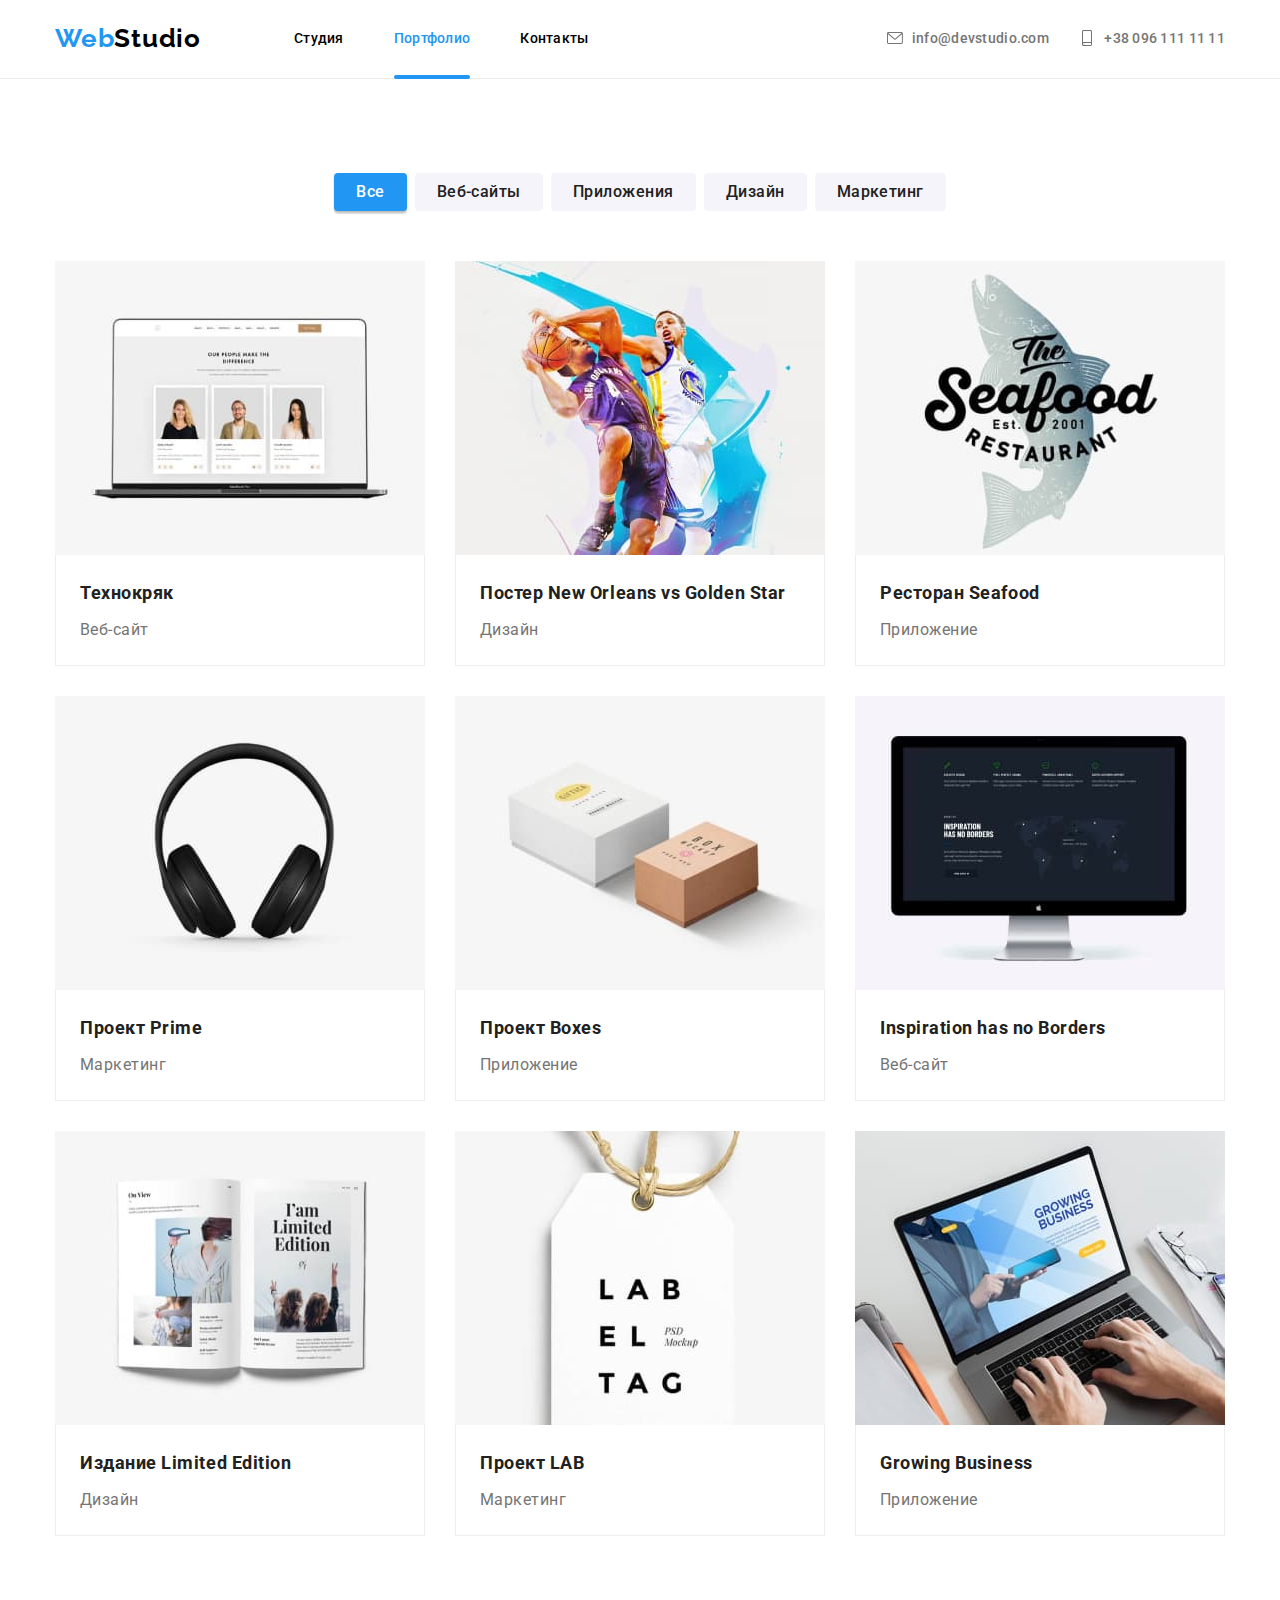
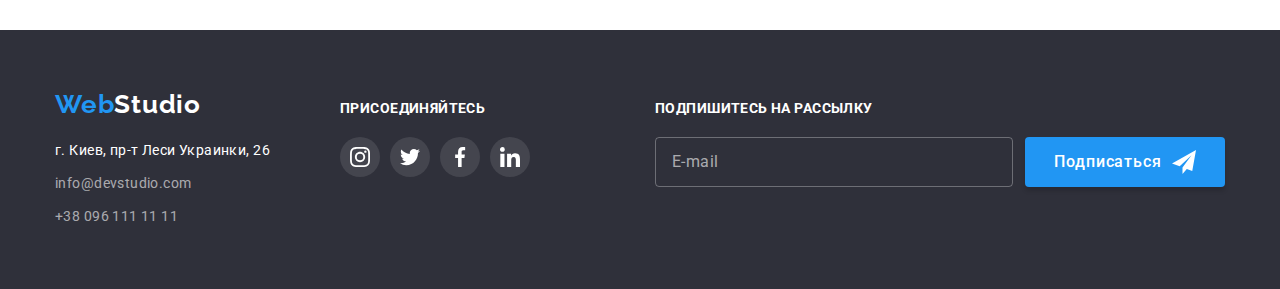
==== portfolio.html @ 84c95d25 "initial commit files from hw-06" ====
<!DOCTYPE html>
<html lang="ru">
  <head>
    <meta charset="UTF-8" />
    <meta http-equiv="X-UA-Compatible" content="IE=edge" />
    <meta name="viewport" content="width=device-width, initial-scale=1.0" />
    <title>Портфолио</title>
    <link rel="preconnect" href="https://fonts.googleapis.com" />
    <link rel="preconnect" href="https://fonts.gstatic.com" crossorigin />
    <link
      href="https://fonts.googleapis.com/css2?family=Raleway:wght@700&family=Roboto:wght@400;500;700;900&display=swap"
      rel="stylesheet"
    />
    <link rel="stylesheet" href="./css/modern-normalize.css" />
    <link rel="stylesheet" href="./css/style.css" />
  </head>
  <body>
    <header>
      <div class="container flex-header">
        <a href="./index.html" class="logo header-logo"
          >Web<span class="dark-text">Studio</span>
        </a>
        <nav>
          <ul class="site-nav list">
            <li class="item"><a href="./index.html" class="link">Студия</a></li>
            <li class="item">
              <a href="./portfolio.html" class="link current">Портфолио</a>
            </li>
            <li class="item"><a href="#" class="link">Контакты</a></li>
          </ul>
        </nav>
        <ul class="header-contacts list">
          <li class="item">
            <a href="mailto:info@devstudio.com" class="contact-link"
              ><svg class="contact-icon" width="16" height="16">
                <use href="./images/icons.svg#icon-envelope"></use>
              </svg>
              info@devstudio.com
            </a>
          </li>
          <li class="item">
            <a href="tel:+380961111111" class="contact-link"
              ><svg class="contact-icon" width="16" height="16">
                <use href="./images/icons.svg#icon-smartphone"></use>
              </svg>
              +38 096 111 11 11
            </a>
          </li>
        </ul>
      </div>
    </header>
    <main>
      <section class="portfolio section">
        <div class="container">
          <h1 class="main-header visually-hidden">Портфолио</h1>
          <ul class="filter-buttons list">
            <li class="item">
              <button type="button" class="filter-btn active">Все</button>
            </li>
            <li class="item">
              <button type="button" class="filter-btn">Веб-сайты</button>
            </li>
            <li class="item">
              <button type="button" class="filter-btn">Приложения</button>
            </li>
            <li class="item">
              <button type="button" class="filter-btn">Дизайн</button>
            </li>
            <li class="item">
              <button type="button" class="filter-btn">Маркетинг</button>
            </li>
          </ul>
          <ul class="portfolio-list list">
            <li class="portfolio-item">
              <a href="" class="portfolio-link">
                <div class="img-container">
                  <img
                    src="./images/port-img1.jpg"
                    alt="сайт на ноутбуке"
                    width="370"
                    height="294"
                  />
                  <div class="overlay">
                    Технокряк это современная площадка распространения
                    коронавируса. Компании используют эту платформу для
                    цифрового шпионажа и атак на защищённые сервера конкурентов.
                  </div>
                </div>
                <div class="wrapper">
                  <h2 class="portfolio-item-name">Технокряк</h2>
                  <p>Веб-сайт</p>
                </div>
              </a>
            </li>
            <li class="portfolio-item">
              <a href="" class="portfolio-link">
                <div class="img-container">
                  <img
                    src="./images/port-img2.jpg"
                    alt="баскетболисты с мячом в прыжке"
                    width="370"
                    height="294"
                  />
                  <div class="overlay">
                    Дизайн это современная площадка распространения
                    коронавируса. Компании используют эту платформу для
                    цифрового шпионажа и атак на защищённые сервера конкурентов.
                  </div>
                </div>
                <div class="wrapper">
                  <h2 class="portfolio-item-name">
                    Постер New Orleans vs Golden Star
                  </h2>
                  <p>Дизайн</p>
                </div>
              </a>
            </li>
            <li class="portfolio-item">
              <a href="" class="portfolio-link">
                <div class="img-container">
                  <img
                    src="./images/port-img3.jpg"
                    alt="логотип рыбного ресторана"
                    width="370"
                    height="294"
                  />
                  <div class="overlay">
                    Приложение это современная площадка распространения
                    коронавируса. Компании используют эту платформу для
                    цифрового шпионажа и атак на защищённые сервера конкурентов.
                  </div>
                </div>
                <div class="wrapper">
                  <h2 class="portfolio-item-name">Ресторан Seafood</h2>
                  <p>Приложение</p>
                </div>
              </a>
            </li>
            <li class="portfolio-item">
              <a href="" class="portfolio-link">
                <div class="img-container">
                  <img
                    src="./images/port-img4.jpg"
                    alt="наушники"
                    width="370"
                    height="294"
                  />
                  <div class="overlay">
                    Маркетинг это современная площадка распространения
                    коронавируса. Компании используют эту платформу для
                    цифрового шпионажа и атак на защищённые сервера конкурентов.
                  </div>
                </div>
                <div class="wrapper">
                  <h2 class="portfolio-item-name">Проект Prime</h2>
                  <p>Маркетинг</p>
                </div>
              </a>
            </li>
            <li class="portfolio-item">
              <a href="" class="portfolio-link">
                <div class="img-container">
                  <img
                    src="./images/port-img5.jpg"
                    alt="две аккуратные крафтовые картонные коробочки"
                    width="370"
                    height="294"
                  />
                  <div class="overlay">
                    Приложение это современная площадка распространения
                    коронавируса. Компании используют эту платформу для
                    цифрового шпионажа и атак на защищённые сервера конкурентов.
                  </div>
                </div>
                <div class="wrapper">
                  <h2 class="portfolio-item-name">Проект Boxes</h2>
                  <p>Приложение</p>
                </div>
              </a>
            </li>
            <li class="portfolio-item">
              <a href="" class="portfolio-link">
                <div class="img-container">
                  <img
                    src="./images/port-img6.jpg"
                    alt="на дисплее сайт с картой мира"
                    width="370"
                    height="294"
                  />
                  <div class="overlay">
                    Веб-сайт это современная площадка распространения
                    коронавируса. Компании используют эту платформу для
                    цифрового шпионажа и атак на защищённые сервера конкурентов.
                  </div>
                </div>
                <div class="wrapper">
                  <h2 class="portfolio-item-name" lang="en">
                    Inspiration has no Borders
                  </h2>
                  <p>Веб-сайт</p>
                </div>
              </a>
            </li>
            <li class="portfolio-item">
              <a href="" class="portfolio-link">
                <div class="img-container">
                  <img
                    src="./images/port-img7.jpg"
                    alt="разворот модного журнала"
                    width="370"
                    height="294"
                  />
                  <div class="overlay">
                    Дизайн это современная площадка распространения
                    коронавируса. Компании используют эту платформу для
                    цифрового шпионажа и атак на защищённые сервера конкурентов.
                  </div>
                </div>
                <div class="wrapper">
                  <h2 class="portfolio-item-name">Издание Limited Edition</h2>
                  <p>Дизайн</p>
                </div>
              </a>
            </li>
            <li class="portfolio-item">
              <a href="" class="portfolio-link">
                <div class="img-container">
                  <img
                    src="./images/port-img8.jpg"
                    alt="этикетка"
                    width="370"
                    height="294"
                  />
                  <div class="overlay">
                    Маркетинг это современная площадка распространения
                    коронавируса. Компании используют эту платформу для
                    цифрового шпионажа и атак на защищённые сервера конкурентов.
                  </div>
                </div>
                <div class="wrapper">
                  <h2 class="portfolio-item-name">Проект LAB</h2>
                  <p>Маркетинг</p>
                </div>
              </a>
            </li>
            <li class="portfolio-item">
              <a href="" class="portfolio-link">
                <div class="img-container">
                  <img
                    src="./images/port-img9.jpg"
                    alt="ноутбук"
                    width="370"
                    height="294"
                  />
                  <div class="overlay">
                    Приложение это современная площадка распространения
                    коронавируса. Компании используют эту платформу для
                    цифрового шпионажа и атак на защищённые сервера конкурентов.
                  </div>
                </div>
                <div class="wrapper">
                  <h2 class="portfolio-item-name" lang="en">
                    Growing Business
                  </h2>
                  <p>Приложение</p>
                </div>
              </a>
            </li>
          </ul>
        </div>
      </section>
    </main>
    <footer class="footer">
      <div class="container footer-flex">
        <div class="footer-block">
          <a href="./index.html" class="logo footer-logo"
            >Web<span class="inverted-text">Studio</span></a
          >
          <address class="address-block">
            <ul class="footer-contacts list">
              <li>г. Киев, пр-т Леси Украинки, 26</li>
              <li>
                <a href="mailto:info@devstudio.com" class="link"
                  >info@devstudio.com</a
                >
              </li>
              <li>
                <a href="tel:+380961111111" class="link">+38 096 111 11 11</a>
              </li>
            </ul>
          </address>
        </div>
        <div class="footer-block">
          <p class="call-to-join">Присоединяйтесь</p>
          <ul class="social-list list" aria-label="иконки соцсетей">
            <li>
              <a href="" class="social-link on-footer">
                <svg class="social-icon" width="20" height="20">
                  <use href="./images/icons.svg#icon-instagram"></use>
                </svg>
              </a>
            </li>
            <li>
              <a href="" class="social-link on-footer">
                <svg class="social-icon" width="20" height="20">
                  <use href="./images/icons.svg#icon-twitter"></use>
                </svg>
              </a>
            </li>
            <li>
              <a href="" class="social-link on-footer">
                <svg class="social-icon" width="20" height="20">
                  <use href="./images/icons.svg#icon-facebook"></use>
                </svg>
              </a>
            </li>
            <li>
              <a href="" class="social-link on-footer">
                <svg class="social-icon" width="20" height="20">
                  <use href="./images/icons.svg#icon-linkedin"></use>
                </svg>
              </a>
            </li>
          </ul>
        </div>
        <div class="footer-block">
          <p class="call-to-join">Подпишитесь на рассылку</p>
          <form name="sign_up" autocomplete="on" class="footer-form">
            <input
              type="email"
              placeholder="E-mail"
              class="footer-input"
            /><button type="submit" class="footer-btn submit-btn">
              Подписаться
              <svg class="btn-icon" width="24" height="24">
                <use href="./images/icons.svg#icon-send"></use>
              </svg>
            </button>
          </form>
        </div>
      </div>
    </footer>
  </body>
</html>
---- css/style.css ----
html {
  box-sizing: border-box;
}

*,
*::before,
*::after {
  box-sizing: inherit;
}

:root {
  --main-text-color: #757575;
  --secondary-text-color: #000000;
  --main-bg-color: #ffffff;
  --secondary-bg-color: #f5f4fa;
  --accent-color: #2196f3;
  --inverted-text-color: #ffffff;
  --footer-link-color: rgba(255, 255, 255, 0.6);
  --strong-bg-color: #2f303a;
  --dark-text-color: #212121;
  --border-color: #eeeeee;
  --icon-color: #afb1b8;
  --footer-icon-color: #ffffff1a;
  --accent-color-overlay: rgba(33, 150, 243, 0.9);

  --transition-params: 250ms cubic-bezier(0.4, 0, 0.2, 1);
}

body {
  background-color: var(--main-bg-color);
  color: var(--main-text-color);
  font-family: "Roboto", sans-serif;
  font-weight: 400;
}

img {
  display: block;
  max-width: 100%;
  height: auto;
}

/* elements resets */

h1,
h2,
h3,
h4,
h5,
h6,
p,
ul {
  margin: 0;
  padding: 0;
}

.list {
  list-style: none;
}

/* container */
.container {
  width: 1200px;
  margin: 0 auto;
  padding: 0 15px;
}

/* logo */

.logo {
  display: inline-block;
  color: var(--accent-color);
  text-decoration: none;
  font-family: "Raleway", sans-serif;
  font-weight: 700;
  font-size: 26px;
  letter-spacing: 0.03em;
}

.header-logo {
  padding-top: 24px;
  padding-bottom: 24px;
  margin-right: 93px;
}

.footer-logo {
  margin-bottom: 20px;
}

.logo .dark-text {
  color: var(--secondary-text-color);
}

/* HEADER */

header {
  border-bottom: 1px solid #ececec;
}

.flex-header {
  display: flex;
  align-items: center;
}

/* navigation menu */

.site-nav,
.header-contacts {
  display: flex;
}

.header-contacts {
  margin-left: auto;
}

.site-nav > .item {
  display: block;
  margin-right: 50px;
}

.header-contacts > .item {
  display: block;
  margin-right: 30px;
}

.site-nav > .item:last-child,
.header-contacts > .item:last-child {
  margin-right: 0;
}

.contact-link,
.site-nav .link {
  display: block;
  padding-top: 30px;
  padding-bottom: 30px;

  color: var(--secondary-text-color);
  text-decoration: none;
  font-weight: 500;
  font-size: 14px;
  line-height: 1.14;
  letter-spacing: 0.02em;

  transition: color var(--transition-params);
}

.site-nav .link {
  position: relative;
}

.site-nav .current::after {
  content: "";

  position: absolute;
  bottom: -2px;
  left: 0;

  width: 100%;
  height: 4px;

  background-color: var(--accent-color);
  border-radius: 2px;
}

.contact-link {
  color: var(--main-text-color);
}

.site-nav .link:hover,
.site-nav .link:focus,
.contact-link:hover,
.contact-link:focus,
.link.current {
  color: var(--accent-color);
}

.contact-icon {
  margin-right: 6px;
  vertical-align: -3px;
  fill: currentColor;
}

/* header text */
.section-header,
.item-header {
  color: var(--secondary-text-color);
  font-weight: 700;
}

.section-header {
  margin-bottom: 50px;

  font-size: 36px;
  line-height: 1.17;
  text-align: center;
}

.visually-hidden {
  position: absolute;
  white-space: nowrap;
  width: 1px;
  height: 1px;
  overflow: hidden;
  border: 0;
  padding: 0;
  clip: rect(0 0 0 0);
  clip-path: inset(50%);
  margin: -1px;
}

/* MAIN */

/* hero */
.hero {
  padding: 200px 0;
  margin: 0 auto;
  width: 1600px;
  color: var(--inverted-text-color);
  background-color: var(--strong-bg-color);
  background-image: linear-gradient(
      rgba(47, 48, 58, 0.4),
      rgba(47, 48, 58, 0.4)
    ),
    url("../images/cover.jpg");
  background-size: cover;
  background-repeat: no-repeat;
  background-position: center;
  text-align: center;
}

.main-header {
  margin-bottom: 30px;

  font-weight: 900;
  font-size: 44px;
  line-height: 1.36;
  letter-spacing: 0.06em;
  text-transform: uppercase;
}

.order-btn {
  padding: 10px 30px;

  color: var(--inverted-text-color);
  background-color: var(--accent-color);
  font-family: inherit;
  font-style: normal;
  font-weight: 500;
  font-size: 16px;
  line-height: 1.875;
  letter-spacing: 0.06em;
  box-shadow: 0px 4px 4px rgba(0, 0, 0, 0.15);
  border: none;
  border-radius: 4px;
  cursor: pointer;

  transition: background-color var(--transition-params),
    color var(--transition-params);
}

.order-btn:hover,
.order-btn:focus {
  color: var(--accent-color);
  background-color: var(--inverted-text-color);
  box-shadow: 0px 3px 1px rgba(0, 0, 0, 0.1), 0px 1px 2px rgba(0, 0, 0, 0.08),
    0px 2px 2px rgba(0, 0, 0, 0.12);
}

/* section */
.section {
  padding-top: 94px;
  padding-bottom: 94px;
}

/* benefits section */

.benefits-list {
  display: flex;
}

.benefits-item {
  width: calc((100% - 90px) / 4);
}

.benefits-item:not(:last-child) {
  margin-right: 30px;
}

.item-icon-container {
  display: flex;
  justify-content: center;
  align-items: center;
  width: 100%;
  height: 120px;
  margin-bottom: 30px;
  background-color: var(--secondary-bg-color);
  border-radius: 4px;
}

.item-icon {
  width: 70px;
  height: 70px;
}

.item-header {
  margin-bottom: 10px;

  font-size: 14px;
  line-height: 1.14;
  letter-spacing: 0.03em;
  text-transform: uppercase;
}

.benefits-item p {
  font-size: 14px;
  line-height: 1.71;
  letter-spacing: 0.03em;
}

/* jobs section */

.jobs {
  padding-top: 0;
}

.jobs-list {
  display: flex;
}

.job {
  position: relative;

  width: calc((100% - 60) / 3);
}

.job:not(:last-child) {
  margin-right: 30px;
}

.job-plate {
  position: absolute;
  bottom: 0;
  width: 100%;
  height: 70px;

  display: flex;
  justify-content: center;
  align-items: center;

  color: var(--inverted-text-color);
  background-color: rgba(47, 48, 58, 0.8);

  font-weight: 700;
  font-size: 14px;
  line-height: calc(16 / 14);
  letter-spacing: 0.03em;
  text-transform: uppercase;
}

/* team section */

.team {
  background-color: var(--secondary-bg-color);
}

.team-persons {
  display: flex;
}

.person {
  width: calc((100% - 90) / 4);

  background-color: var(--main-bg-color);
  box-shadow: 0px 1px 3px rgba(0, 0, 0, 0.12), 0px 1px 1px rgba(0, 0, 0, 0.14),
    0px 2px 1px rgba(0, 0, 0, 0.2);
  border-radius: 0px 0px 4px 4px;
}

.person:not(:last-child) {
  margin-right: 30px;
}

.person .info {
  padding-top: 30px;
  padding-bottom: 30px;

  text-align: center;
}

.person-name {
  margin-bottom: 10px;

  color: var(--secondary-text-color);
  font-weight: 500;
  font-size: 16px;
  line-height: 1.19;
  letter-spacing: 0.03em;
}

.person-position {
  margin-bottom: 16px;
  font-size: 16px;
  line-height: 1.19;
  letter-spacing: 0.03em;
}

.social-list {
  display: flex;
  justify-content: center;
}

.social-list > li:not(:last-child) {
  margin-right: 10px;
}

.social-list .social-link {
  display: flex;
  justify-content: center;
  align-items: center;
  width: 40px;
  height: 40px;
  border-radius: 50%;

  color: var(--icon-color);
  text-align: center;

  transition: background-color var(--transition-params),
    color var(--transition-params);
}

.social-list .social-link:hover,
.social-list .social-link:focus {
  color: var(--inverted-text-color);
  background-color: var(--accent-color);
}

.social-list .social-link:active {
  color: var(--inverted-text-color);
  background-color: var(--secondary-text-color);
}

.social-list .social-icon {
  display: block;
  fill: currentColor;
  width: 20px;
  height: 20px;
}

/* clients section */

.clients-list {
  display: flex;
  justify-content: center;
}

.clients-list > li:not(:last-child) {
  margin-right: 30px;
}

.client-link {
  display: flex;
  justify-content: center;
  align-items: center;
  width: 170px;
  height: 92px;

  border: 1px solid var(--icon-color);
  border-radius: 4px;
  color: var(--icon-color);
  text-decoration: none;

  transition: color var(--transition-params),
    border-color var(--transition-params);
}

.client-link:hover,
.client-link:focus,
.client-link:active {
  border-color: var(--accent-color);
  color: var(--accent-color);
}

.client-logo {
  display: block;
  width: 106px;
  height: 60px;
  fill: currentColor;
}

/* FOOTER */
.footer {
  padding-top: 60px;
  padding-bottom: 60px;

  color: var(--inverted-text-color);
  background-color: var(--strong-bg-color);
}

.footer-flex {
  display: flex;
  align-items: baseline;
}

.footer-flex > .footer-block:not(:last-child) {
  margin-right: 70px;
}

.footer-flex > .footer-block:last-child {
  margin-left: auto;
}

.address-block {
  font-style: normal;
  font-size: 14px;
  line-height: 1.71;
  letter-spacing: 0.03em;
}

.footer-contacts > li:not(:last-child) {
  margin-bottom: 9px;
}

.footer .link {
  color: var(--footer-link-color);
  text-decoration: none;

  transition: color var(--transition-params);
}

.footer .link:hover,
.footer .link:focus {
  color: var(--accent-color);
}

.inverted-text {
  color: var(--inverted-text-color);
}

.call-to-join {
  margin-bottom: 20px;

  font-weight: 700;
  font-size: 14px;
  line-height: 1.14;
  letter-spacing: 0.03em;
  text-transform: uppercase;
}

.social-link.on-footer {
  background-color: var(--footer-icon-color);
  color: var(--inverted-text-color);
}

/* footer form */

.footer-form {
  display: flex;
}

.footer-input {
  display: block;
  width: 358px;
  height: 50px;

  margin-right: 12px;
  padding: 15px 16px;

  font-size: 16px;
  line-height: calc(20 / 16);
  letter-spacing: 0.03em;

  color: var(--footer-link-color);
  background-color: transparent;
  border: 1px solid rgba(255, 255, 255, 0.3);
  border-radius: 4px;

  transition: border 250ms cubic-bezier(0.4, 0, 0.2, 1);
}

.footer-input::placeholder {
  font-size: 16px;
  line-height: calc(20 / 16);
  letter-spacing: 0.03em;

  color: var(--footer-link-color);
}

.footer-input:focus {
  outline: 0;
  border: 1px solid var(--accent-color);
}

.btn-icon {
  margin-left: 10px;
}

/* MODAL */

.is-hidden {
  visibility: visible;
  opacity: 0;
  pointer-events: none;
  transform: scale(150%);
}

.backdrop {
  position: fixed;
  top: 0;
  left: 0;
  width: 100%;
  height: 100%;

  background-color: rgba(0, 0, 0, 0.2);

  transition: opacity 250ms linear, transform 250ms ease-in-out;
}

.modal-window {
  position: absolute;
  top: 50%;
  left: 50%;
  transform: translate(-50%, -50%);
  width: 528px;
  /* height: 581px; */

  padding: 40px;

  color: var(--main-text-color);
  background-color: var(--main-bg-color);
  border-radius: 4px;
  box-shadow: 0px 1px 3px rgba(0, 0, 0, 0.12), 0px 1px 1px rgba(0, 0, 0, 0.14),
    0px 2px 1px rgba(0, 0, 0, 0.2);
}

.modal-close-btn {
  position: absolute;
  top: 8px;
  right: 8px;
  width: 30px;
  height: 30px;

  display: flex;
  justify-content: center;
  align-items: center;

  color: var(--secondary-text-color);
  background-color: var(--main-bg-color);
  border: 1px solid rgba(0, 0, 0, 0.1);
  border-radius: 50%;
}

.modal-close-icon {
  fill: currentColor;
  width: 18px;
  height: 18px;
}

/* order form */

.order-form {
  font-size: 12px;
  line-height: calc(14 / 12);
  letter-spacing: 0.01em;

  color: var(--main-text-color);
}

.order-form > .form-heading {
  margin-bottom: 12px;

  font-weight: 700;
  font-size: 20px;
  line-height: 23px;
  text-align: center;
  letter-spacing: 0.03em;

  color: var(--dark-text-color);
}

.order-form .form-label {
  display: block;
  margin-bottom: 10px;
}

.order-form .form-textarea-label {
  display: block;
  margin-bottom: 20px;
}

.order-form .label-text {
  display: block;
  width: 100%;
  margin-bottom: 4px;
}

.order-form .text-input,
.order-form .text-area {
  width: 100%;
  border: 1px solid rgba(33, 33, 33, 0.2);
  border-radius: 4px;

  transition: border 250ms cubic-bezier(0.4, 0, 0.2, 1);
}

.order-form .text-input {
  height: 40px;
  padding-left: 42px;
  padding-top: 12px;
  padding-bottom: 12px;
}

.order-form .text-area {
  resize: none;
  height: 120px;

  margin-bottom: 0;
  padding: 12px 16px;
}

.order-form .text-area::placeholder {
  color: rgba(117, 117, 117, 0.5);
}

.order-form .text-input:focus,
.order-form .text-area:focus {
  outline: 0;
  border: solid 1px var(--accent-color);
}

.input-container {
  position: relative;
}

.input-container .icon {
  display: block;
  position: absolute;
  left: 12px;
  top: 50%;
  transform: translateY(-50%);

  color: var(--dark-text-color);

  transition: color 250ms cubic-bezier(0.4, 0, 0.2, 1);
}

.text-input:focus + .icon {
  color: var(--accent-color);
}

.icon svg {
  fill: currentColor;
}

.order-form .checkbox-label {
  display: flex;
  justify-content: center;
  align-items: center;
  margin-top: 0;
  margin-bottom: 30px;
  margin-left: auto;
  margin-right: auto;

  font-size: 14px;
  line-height: calc(24 / 14);
  letter-spacing: 0.03em;
}

.order-form .agreement-link {
  color: var(--accent-color);
}

.checkbox-mark svg {
  width: 15px;
  height: 15px;
  fill: currentColor;
}

.agreement-checkbox ~ .checkbox-mark {
  display: flex;
  justify-content: right;
  align-items: center;

  width: 16px;
  height: 15px;
  margin-right: 8px;

  color: transparent;
  background-color: transparent;
  border: solid 2px var(--dark-text-color);
  border-radius: 2px;

  transition: border 250ms cubic-bezier(0.4, 0, 0.2, 1),
    color 250ms cubic-bezier(0.4, 0, 0.2, 1),
    background-color 250ms cubic-bezier(0.4, 0, 0.2, 1);
}

.agreement-checkbox:checked ~ .checkbox-mark {
  color: var(--inverted-text-color);
  background-color: var(--accent-color);
  border: none;
}

.order-form .submit-btn {
  margin: 0 auto;
}

.submit-btn {
  display: flex;
  justify-content: center;
  align-items: center;

  width: 200px;
  height: 50px;

  color: var(--inverted-text-color);
  background-color: var(--accent-color);

  font-family: inherit;
  font-style: normal;
  font-weight: 500;
  font-size: 16px;
  line-height: 1.875;
  letter-spacing: 0.06em;
  box-shadow: 0px 4px 4px rgba(0, 0, 0, 0.15);
  border: none;
  border-radius: 4px;
  cursor: pointer;

  transition: background-color var(--transition-params),
    color var(--transition-params);
}

/* --- PORTFOLIO --- */

.filter-buttons {
  display: flex;
  justify-content: center;
  margin-bottom: 50px;
}

.filter-buttons .item:not(:nth-last-child(1)) {
  margin-right: 8px;
}

.filter-btn {
  padding: 6px 22px;
  border: none;
  border-radius: 4px;

  color: var(--dark-text-color);
  background-color: var(--secondary-bg-color);

  font-family: inherit;
  font-style: normal;
  font-weight: 500;
  font-size: 16px;
  line-height: 1.625;
  letter-spacing: 0.03em;

  cursor: pointer;

  transition: color var(--transition-params),
    background-color var(--transition-params);
}

.filter-btn:hover,
.filter-btn:focus,
.filter-btn.active {
  color: var(--inverted-text-color);
  background-color: var(--accent-color);
  box-shadow: 0px 3px 1px rgba(0, 0, 0, 0.1), 0px 1px 2px rgba(0, 0, 0, 0.08),
    0px 2px 2px rgba(0, 0, 0, 0.12);
}

/* portfolio content grid */

.portfolio-list {
  display: flex;
  flex-wrap: wrap;
  margin-right: -30px;
  margin-bottom: -30px;
}

.portfolio-item {
  flex-basis: calc((100% / 3) - 30px);
  margin-right: 30px;
  margin-bottom: 30px;

  color: var(--main-text-color);
  font-size: 16px;
  line-height: 1.87;
  letter-spacing: 0.03em;
}

/* .portfolio-item:nth-child(3n) {
  margin-right: 0;
}

.portfolio-item:nth-last-child(-n + 3) {
  margin-bottom: 0;
} */

.portfolio-link:hover,
.portfolio-link:focus {
  box-shadow: 0px 1px 1px rgba(0, 0, 0, 0.12), 0px 4px 4px rgba(0, 0, 0, 0.06),
    1px 4px 6px rgba(0, 0, 0, 0.16);
  cursor: pointer;
}

.portfolio-link {
  display: block;
  text-decoration: none;
  color: var(--main-text-color);

  transition: box-shadow var(--transition-params);
}

.portfolio-link > .img-container {
  position: relative;
  overflow: hidden;
}

.portfolio-link .overlay {
  position: absolute;
  top: 0;
  bottom: 0;
  width: 100%;
  height: 100%;
  transform: translate(0, 105%);

  display: flex;
  align-items: center;

  padding: 24px;

  color: var(--inverted-text-color);
  background-color: var(--accent-color-overlay);

  transition: transform var(--transition-params);
}

.portfolio-link:hover .overlay,
.portfolio-link:focus .overlay {
  transform: none;
}

.portfolio-item .wrapper {
  padding-top: 20px;
  padding-bottom: 20px;
  padding-left: 24px;
  padding-right: 24px;
  border-left: 1px solid var(--border-color);
  border-right: 1px solid var(--border-color);
  border-bottom: 1px solid var(--border-color);
}

.portfolio-item-name {
  margin-bottom: 4px;

  color: var(--dark-text-color);
  font-weight: 700;
  font-size: 18px;
  line-height: 2;
  letter-spacing: 0.03em;
}
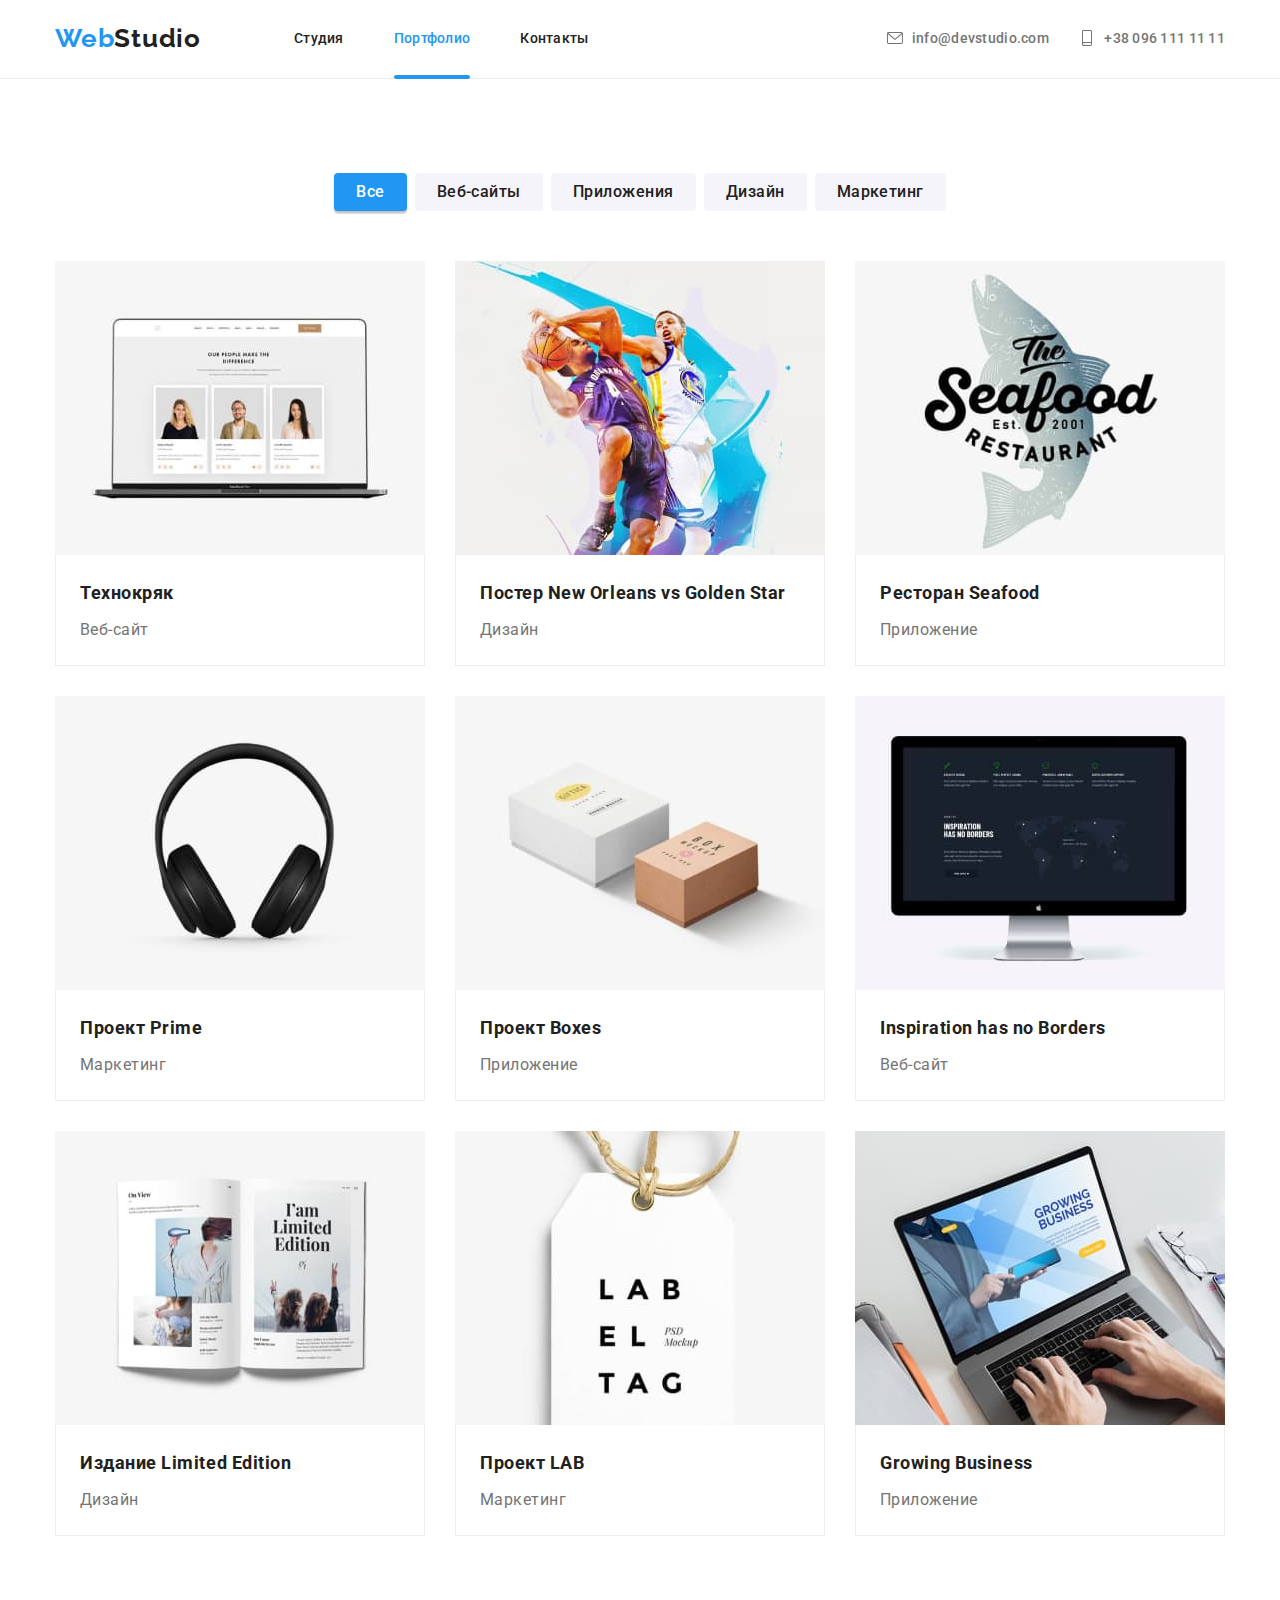
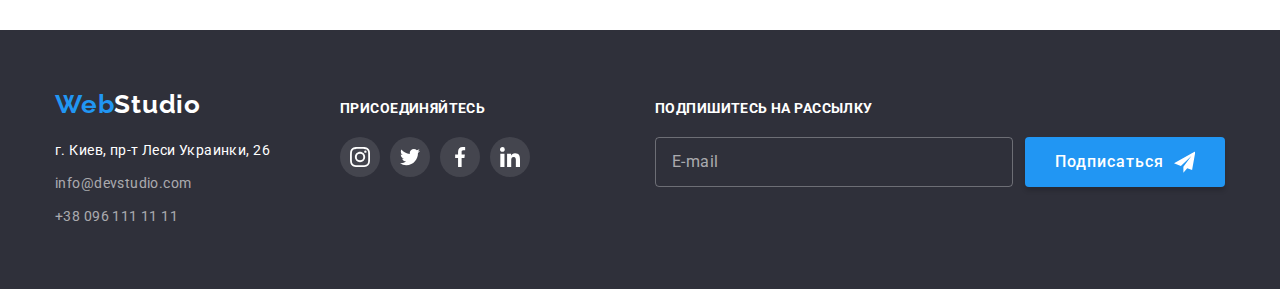
==== commit e5f2ecce: "SASS refactoring" ====
--- a/portfolio.html
+++ b/portfolio.html
@@ -12,35 +12,43 @@
       rel="stylesheet"
     />
     <link rel="stylesheet" href="./css/modern-normalize.css" />
-    <link rel="stylesheet" href="./css/style.css" />
+    <link rel="stylesheet" href="./css/main.min.css" />
   </head>
   <body>
-    <header>
-      <div class="container flex-header">
-        <a href="./index.html" class="logo header-logo"
-          >Web<span class="dark-text">Studio</span>
+    <header class="header">
+      <div class="container header__container">
+        <a href="./index.html" class="logo logo--expanded"
+          >Web<span class="logo__text">Studio</span>
         </a>
         <nav>
-          <ul class="site-nav list">
-            <li class="item"><a href="./index.html" class="link">Студия</a></li>
-            <li class="item">
-              <a href="./portfolio.html" class="link current">Портфолио</a>
-            </li>
-            <li class="item"><a href="#" class="link">Контакты</a></li>
+          <ul class="site-nav">
+            <li class="site-nav__item">
+              <a href="./index.html" class="site-nav__link">Студия</a>
+            </li>
+            <li class="site-nav__item">
+              <a
+                href="./portfolio.html"
+                class="site-nav__link site-nav__link--current"
+                >Портфолио</a
+              >
+            </li>
+            <li class="site-nav__item">
+              <a href="#" class="site-nav__link">Контакты</a>
+            </li>
           </ul>
         </nav>
-        <ul class="header-contacts list">
-          <li class="item">
-            <a href="mailto:info@devstudio.com" class="contact-link"
-              ><svg class="contact-icon" width="16" height="16">
+        <ul class="contacts">
+          <li class="contacts__item">
+            <a href="mailto:info@devstudio.com" class="contacts__link"
+              ><svg class="contacts__icon" width="16" height="16">
                 <use href="./images/icons.svg#icon-envelope"></use>
               </svg>
               info@devstudio.com
             </a>
           </li>
-          <li class="item">
-            <a href="tel:+380961111111" class="contact-link"
-              ><svg class="contact-icon" width="16" height="16">
+          <li class="contacts__item">
+            <a href="tel:+380961111111" class="contacts__link"
+              ><svg class="contacts__icon" width="16" height="16">
                 <use href="./images/icons.svg#icon-smartphone"></use>
               </svg>
               +38 096 111 11 11
@@ -50,218 +58,218 @@
       </div>
     </header>
     <main>
-      <section class="portfolio section">
+      <section class="section">
         <div class="container">
-          <h1 class="main-header visually-hidden">Портфолио</h1>
-          <ul class="filter-buttons list">
-            <li class="item">
-              <button type="button" class="filter-btn active">Все</button>
-            </li>
-            <li class="item">
-              <button type="button" class="filter-btn">Веб-сайты</button>
-            </li>
-            <li class="item">
-              <button type="button" class="filter-btn">Приложения</button>
-            </li>
-            <li class="item">
-              <button type="button" class="filter-btn">Дизайн</button>
-            </li>
-            <li class="item">
-              <button type="button" class="filter-btn">Маркетинг</button>
+          <h1 class="section__heading visually-hidden">Портфолио</h1>
+          <ul class="filter">
+            <li class="filter__item">
+              <button type="button" class="filter__btn filter__btn--active">
+                Все
+              </button>
+            </li>
+            <li class="filter__item">
+              <button type="button" class="filter__btn">Веб-сайты</button>
+            </li>
+            <li class="filter__item">
+              <button type="button" class="filter__btn">Приложения</button>
+            </li>
+            <li class="filter__item">
+              <button type="button" class="filter__btn">Дизайн</button>
+            </li>
+            <li class="filter__item">
+              <button type="button" class="filter__btn">Маркетинг</button>
             </li>
           </ul>
-          <ul class="portfolio-list list">
-            <li class="portfolio-item">
-              <a href="" class="portfolio-link">
-                <div class="img-container">
+          <ul class="portfolio">
+            <li class="portfolio__item">
+              <a href="" class="portfolio__link">
+                <div class="portfolio__img-container">
                   <img
                     src="./images/port-img1.jpg"
                     alt="сайт на ноутбуке"
                     width="370"
                     height="294"
                   />
-                  <div class="overlay">
+                  <div class="portfolio__overlay">
                     Технокряк это современная площадка распространения
                     коронавируса. Компании используют эту платформу для
                     цифрового шпионажа и атак на защищённые сервера конкурентов.
                   </div>
                 </div>
-                <div class="wrapper">
-                  <h2 class="portfolio-item-name">Технокряк</h2>
+                <div class="portfolio__wrapper">
+                  <h2 class="portfolio__name">Технокряк</h2>
                   <p>Веб-сайт</p>
                 </div>
               </a>
             </li>
-            <li class="portfolio-item">
-              <a href="" class="portfolio-link">
-                <div class="img-container">
+            <li class="portfolio__item">
+              <a href="" class="portfolio__link">
+                <div class="portfolio__img-container">
                   <img
                     src="./images/port-img2.jpg"
                     alt="баскетболисты с мячом в прыжке"
                     width="370"
                     height="294"
                   />
-                  <div class="overlay">
+                  <div class="portfolio__overlay">
                     Дизайн это современная площадка распространения
                     коронавируса. Компании используют эту платформу для
                     цифрового шпионажа и атак на защищённые сервера конкурентов.
                   </div>
                 </div>
-                <div class="wrapper">
-                  <h2 class="portfolio-item-name">
+                <div class="portfolio__wrapper">
+                  <h2 class="portfolio__name">
                     Постер New Orleans vs Golden Star
                   </h2>
                   <p>Дизайн</p>
                 </div>
               </a>
             </li>
-            <li class="portfolio-item">
-              <a href="" class="portfolio-link">
-                <div class="img-container">
+            <li class="portfolio__item">
+              <a href="" class="portfolio__link">
+                <div class="portfolio__img-container">
                   <img
                     src="./images/port-img3.jpg"
                     alt="логотип рыбного ресторана"
                     width="370"
                     height="294"
                   />
-                  <div class="overlay">
+                  <div class="portfolio__overlay">
                     Приложение это современная площадка распространения
                     коронавируса. Компании используют эту платформу для
                     цифрового шпионажа и атак на защищённые сервера конкурентов.
                   </div>
                 </div>
-                <div class="wrapper">
-                  <h2 class="portfolio-item-name">Ресторан Seafood</h2>
+                <div class="portfolio__wrapper">
+                  <h2 class="portfolio__name">Ресторан Seafood</h2>
                   <p>Приложение</p>
                 </div>
               </a>
             </li>
-            <li class="portfolio-item">
-              <a href="" class="portfolio-link">
-                <div class="img-container">
+            <li class="portfolio__item">
+              <a href="" class="portfolio__link">
+                <div class="portfolio__img-container">
                   <img
                     src="./images/port-img4.jpg"
                     alt="наушники"
                     width="370"
                     height="294"
                   />
-                  <div class="overlay">
+                  <div class="portfolio__overlay">
                     Маркетинг это современная площадка распространения
                     коронавируса. Компании используют эту платформу для
                     цифрового шпионажа и атак на защищённые сервера конкурентов.
                   </div>
                 </div>
-                <div class="wrapper">
-                  <h2 class="portfolio-item-name">Проект Prime</h2>
+                <div class="portfolio__wrapper">
+                  <h2 class="portfolio__name">Проект Prime</h2>
                   <p>Маркетинг</p>
                 </div>
               </a>
             </li>
-            <li class="portfolio-item">
-              <a href="" class="portfolio-link">
-                <div class="img-container">
+            <li class="portfolio__item">
+              <a href="" class="portfolio__link">
+                <div class="portfolio__img-container">
                   <img
                     src="./images/port-img5.jpg"
                     alt="две аккуратные крафтовые картонные коробочки"
                     width="370"
                     height="294"
                   />
-                  <div class="overlay">
+                  <div class="portfolio__overlay">
                     Приложение это современная площадка распространения
                     коронавируса. Компании используют эту платформу для
                     цифрового шпионажа и атак на защищённые сервера конкурентов.
                   </div>
                 </div>
-                <div class="wrapper">
-                  <h2 class="portfolio-item-name">Проект Boxes</h2>
+                <div class="portfolio__wrapper">
+                  <h2 class="portfolio__name">Проект Boxes</h2>
                   <p>Приложение</p>
                 </div>
               </a>
             </li>
-            <li class="portfolio-item">
-              <a href="" class="portfolio-link">
-                <div class="img-container">
+            <li class="portfolio__item">
+              <a href="" class="portfolio__link">
+                <div class="portfolio__img-container">
                   <img
                     src="./images/port-img6.jpg"
                     alt="на дисплее сайт с картой мира"
                     width="370"
                     height="294"
                   />
-                  <div class="overlay">
+                  <div class="portfolio__overlay">
                     Веб-сайт это современная площадка распространения
                     коронавируса. Компании используют эту платформу для
                     цифрового шпионажа и атак на защищённые сервера конкурентов.
                   </div>
                 </div>
-                <div class="wrapper">
-                  <h2 class="portfolio-item-name" lang="en">
+                <div class="portfolio__wrapper">
+                  <h2 class="portfolio__name" lang="en">
                     Inspiration has no Borders
                   </h2>
                   <p>Веб-сайт</p>
                 </div>
               </a>
             </li>
-            <li class="portfolio-item">
-              <a href="" class="portfolio-link">
-                <div class="img-container">
+            <li class="portfolio__item">
+              <a href="" class="portfolio__link">
+                <div class="portfolio__img-container">
                   <img
                     src="./images/port-img7.jpg"
                     alt="разворот модного журнала"
                     width="370"
                     height="294"
                   />
-                  <div class="overlay">
+                  <div class="portfolio__overlay">
                     Дизайн это современная площадка распространения
                     коронавируса. Компании используют эту платформу для
                     цифрового шпионажа и атак на защищённые сервера конкурентов.
                   </div>
                 </div>
-                <div class="wrapper">
-                  <h2 class="portfolio-item-name">Издание Limited Edition</h2>
+                <div class="portfolio__wrapper">
+                  <h2 class="portfolio__name">Издание Limited Edition</h2>
                   <p>Дизайн</p>
                 </div>
               </a>
             </li>
-            <li class="portfolio-item">
-              <a href="" class="portfolio-link">
-                <div class="img-container">
+            <li class="portfolio__item">
+              <a href="" class="portfolio__link">
+                <div class="portfolio__img-container">
                   <img
                     src="./images/port-img8.jpg"
                     alt="этикетка"
                     width="370"
                     height="294"
                   />
-                  <div class="overlay">
+                  <div class="portfolio__overlay">
                     Маркетинг это современная площадка распространения
                     коронавируса. Компании используют эту платформу для
                     цифрового шпионажа и атак на защищённые сервера конкурентов.
                   </div>
                 </div>
-                <div class="wrapper">
-                  <h2 class="portfolio-item-name">Проект LAB</h2>
+                <div class="portfolio__wrapper">
+                  <h2 class="portfolio__name">Проект LAB</h2>
                   <p>Маркетинг</p>
                 </div>
               </a>
             </li>
-            <li class="portfolio-item">
-              <a href="" class="portfolio-link">
-                <div class="img-container">
+            <li class="portfolio__item">
+              <a href="" class="portfolio__link">
+                <div class="portfolio__img-container">
                   <img
                     src="./images/port-img9.jpg"
                     alt="ноутбук"
                     width="370"
                     height="294"
                   />
-                  <div class="overlay">
+                  <div class="portfolio__overlay">
                     Приложение это современная площадка распространения
                     коронавируса. Компании используют эту платформу для
                     цифрового шпионажа и атак на защищённые сервера конкурентов.
                   </div>
                 </div>
-                <div class="wrapper">
-                  <h2 class="portfolio-item-name" lang="en">
-                    Growing Business
-                  </h2>
+                <div class="portfolio__wrapper">
+                  <h2 class="portfolio__name" lang="en">Growing Business</h2>
                   <p>Приложение</p>
                 </div>
               </a>
@@ -271,66 +279,70 @@
       </section>
     </main>
     <footer class="footer">
-      <div class="container footer-flex">
-        <div class="footer-block">
-          <a href="./index.html" class="logo footer-logo"
-            >Web<span class="inverted-text">Studio</span></a
+      <div class="footer__container">
+        <div class="footer__block">
+          <a href="./index.html" class="logo logo--margin20"
+            >Web<span class="logo__text--inverted">Studio</span></a
           >
           <address class="address-block">
-            <ul class="footer-contacts list">
-              <li>г. Киев, пр-т Леси Украинки, 26</li>
-              <li>
-                <a href="mailto:info@devstudio.com" class="link"
+            <ul class="address-block__contacts">
+              <li class="address-block__contact">
+                г. Киев, пр-т Леси Украинки, 26
+              </li>
+              <li class="address-block__contact">
+                <a href="mailto:info@devstudio.com" class="footer__link"
                   >info@devstudio.com</a
                 >
               </li>
-              <li>
-                <a href="tel:+380961111111" class="link">+38 096 111 11 11</a>
+              <li class="address-block__contact">
+                <a href="tel:+380961111111" class="footer__link"
+                  >+38 096 111 11 11</a
+                >
               </li>
             </ul>
           </address>
         </div>
-        <div class="footer-block">
-          <p class="call-to-join">Присоединяйтесь</p>
-          <ul class="social-list list" aria-label="иконки соцсетей">
-            <li>
-              <a href="" class="social-link on-footer">
-                <svg class="social-icon" width="20" height="20">
+        <div class="footer__block">
+          <p class="footer__caption">Присоединяйтесь</p>
+          <ul class="social-list" aria-label="иконки соцсетей">
+            <li class="social-list__item">
+              <a href="" class="social-list__link social-list__link--on-footer">
+                <svg class="social-list__icon" width="20" height="20">
                   <use href="./images/icons.svg#icon-instagram"></use>
                 </svg>
               </a>
             </li>
-            <li>
-              <a href="" class="social-link on-footer">
-                <svg class="social-icon" width="20" height="20">
+            <li class="social-list__item">
+              <a href="" class="social-list__link social-list__link--on-footer">
+                <svg class="social-list__icon" width="20" height="20">
                   <use href="./images/icons.svg#icon-twitter"></use>
                 </svg>
               </a>
             </li>
-            <li>
-              <a href="" class="social-link on-footer">
-                <svg class="social-icon" width="20" height="20">
+            <li class="social-list__item">
+              <a href="" class="social-list__link social-list__link--on-footer">
+                <svg class="social-list__icon" width="20" height="20">
                   <use href="./images/icons.svg#icon-facebook"></use>
                 </svg>
               </a>
             </li>
-            <li>
-              <a href="" class="social-link on-footer">
-                <svg class="social-icon" width="20" height="20">
+            <li class="social-list__item">
+              <a href="" class="social-list__link social-list__link--on-footer">
+                <svg class="social-list__icon" width="20" height="20">
                   <use href="./images/icons.svg#icon-linkedin"></use>
                 </svg>
               </a>
             </li>
           </ul>
         </div>
-        <div class="footer-block">
-          <p class="call-to-join">Подпишитесь на рассылку</p>
-          <form name="sign_up" autocomplete="on" class="footer-form">
+        <div class="footer__block">
+          <p class="footer__caption">Подпишитесь на рассылку</p>
+          <form name="sign_up" autocomplete="on" class="footer__form">
             <input
               type="email"
               placeholder="E-mail"
-              class="footer-input"
-            /><button type="submit" class="footer-btn submit-btn">
+              class="footer__input"
+            /><button type="submit" class="footer__btn submit-btn">
               Подписаться
               <svg class="btn-icon" width="24" height="24">
                 <use href="./images/icons.svg#icon-send"></use>
--- a/css/main.min.css
+++ b/css/main.min.css
@@ -0,0 +1,2 @@
+html{-webkit-box-sizing:border-box;box-sizing:border-box}*,*::before,*::after{-webkit-box-sizing:inherit;box-sizing:inherit}body{background-color:var(--main-bg-color);color:var(--main-text-color);font-family:"Roboto", sans-serif;font-weight:400}img{display:block;max-width:100%;height:auto}h1,h2,h3,h4,h5,h6,p,ul{margin:0;padding:0}:root{--main-text-color: #757575;--secondary-text-color: #212121;--main-bg-color: #ffffff;--secondary-bg-color: #f5f4fa;--accent-color: #2196f3;--inverted-text-color: #ffffff;--footer-link-color: rgba(255, 255, 255, 0.6);--strong-bg-color: #2f303a;--dark-text-color: #212121;--border-color: #eeeeee;--icon-color: #afb1b8;--footer-icon-color: #ffffff1a;--accent-color-overlay: rgba(33, 150, 243, 0.9);--transition-params: 250ms cubic-bezier(0.4, 0, 0.2, 1)}.submit-btn,.footer__btn,.order-btn,.filter__btn{padding:10px 30px;color:var(--inverted-text-color);background-color:var(--accent-color);font-family:inherit;font-style:normal;font-weight:500;font-size:16px;line-height:1.875;letter-spacing:0.06em;-webkit-box-shadow:0px 4px 4px rgba(0,0,0,0.15);box-shadow:0px 4px 4px rgba(0,0,0,0.15);border:none;border-radius:4px;cursor:pointer;-webkit-transition:background-color var(--transition-params),color var(--transition-params);transition:background-color var(--transition-params),color var(--transition-params)}.address-block__contacts,.social-list,.benefits,.jobs,.team,.clients,.filter,.portfolio{list-style:none}.visually-hidden{position:absolute;white-space:nowrap;width:1px;height:1px;overflow:hidden;border:0;padding:0;clip:rect(0 0 0 0);-webkit-clip-path:inset(50%);clip-path:inset(50%);margin:-1px}.container,.header__container,.footer__container{width:1200px;margin:0 auto;padding:0 15px}.section__heading{color:var(--secondary-text-color);font-weight:700;margin-bottom:50px;font-size:36px;line-height:1.17;text-align:center}.section{padding-top:94px;padding-bottom:94px}.section--no-top{padding-top:0}.section--gray{background-color:var(--secondary-bg-color)}.logo{display:inline-block;color:var(--accent-color);text-decoration:none;font-family:"Raleway", sans-serif;font-weight:700;font-size:26px;letter-spacing:0.03em}.logo--expanded{padding-top:24px;padding-bottom:24px;margin-right:93px}.logo--margin20{margin-bottom:20px}.logo__text{color:var(--secondary-text-color)}.logo__text--inverted{color:var(--inverted-text-color)}.header{border-bottom:1px solid #ececec}.header__container{display:-webkit-box;display:-ms-flexbox;display:flex;-webkit-box-align:center;-ms-flex-align:center;align-items:center}.site-nav,.contacts{display:-webkit-box;display:-ms-flexbox;display:flex}.contacts{margin-left:auto}.site-nav__item,.contacts__item{display:block;margin-right:50px}.site-nav__item:last-child,.contacts__item:last-child{margin-right:0}.contacts__item{margin-right:30px}.contacts__link,.site-nav__link{display:block;padding-top:30px;padding-bottom:30px;color:var(--secondary-text-color);text-decoration:none;font-weight:500;font-size:14px;line-height:1.14;letter-spacing:0.02em;-webkit-transition:color var(--transition-params);transition:color var(--transition-params)}.contacts__link:hover,.contacts__link:focus,.site-nav__link:hover,.site-nav__link:focus{color:var(--accent-color)}.site-nav__link{position:relative}.site-nav__link--current{color:var(--accent-color)}.site-nav__link--current::after{content:"";position:absolute;bottom:-2px;left:0;width:100%;height:4px;background-color:var(--accent-color);border-radius:2px}.contacts__link{color:var(--main-text-color)}.contacts__icon{margin-right:6px;vertical-align:-3px;fill:currentColor}.footer{padding-top:60px;padding-bottom:60px;color:var(--inverted-text-color);background-color:var(--strong-bg-color)}.footer__container{display:-webkit-box;display:-ms-flexbox;display:flex;-webkit-box-align:baseline;-ms-flex-align:baseline;align-items:baseline}.footer__block:not(:last-child){margin-right:70px}.footer__block:last-child{margin-left:auto}.address-block{font-style:normal;font-size:14px;line-height:1.71;letter-spacing:0.03em}.address-block__contact:not(:last-child){margin-bottom:9px}.footer__link{color:var(--footer-link-color);text-decoration:none;-webkit-transition:color var(--transition-params);transition:color var(--transition-params)}.footer__link:hover,.footer__link:focus{color:var(--accent-color)}.footer__caption{margin-bottom:20px;font-weight:700;font-size:14px;line-height:1.14;letter-spacing:0.03em;text-transform:uppercase}.footer__form{display:-webkit-box;display:-ms-flexbox;display:flex}.footer__input{display:block;width:358px;height:50px;margin-right:12px;padding:15px 16px;font-size:16px;line-height:calc(20 / 16);letter-spacing:0.03em;color:var(--footer-link-color);background-color:transparent;border:1px solid rgba(255,255,255,0.3);border-radius:4px;-webkit-transition:border 250ms cubic-bezier(0.4, 0, 0.2, 1);transition:border 250ms cubic-bezier(0.4, 0, 0.2, 1)}.footer__input::-webkit-input-placeholder{font-size:16px;line-height:calc(20 / 16);letter-spacing:0.03em;color:var(--footer-link-color)}.footer__input:-ms-input-placeholder{font-size:16px;line-height:calc(20 / 16);letter-spacing:0.03em;color:var(--footer-link-color)}.footer__input::-ms-input-placeholder{font-size:16px;line-height:calc(20 / 16);letter-spacing:0.03em;color:var(--footer-link-color)}.footer__input::placeholder{font-size:16px;line-height:calc(20 / 16);letter-spacing:0.03em;color:var(--footer-link-color)}.footer__input:focus{outline:0;border:1px solid var(--accent-color)}.btn-icon{margin-left:10px}.is-hidden{visibility:visible;opacity:0;pointer-events:none;-webkit-transform:scale(150%);transform:scale(150%)}.backdrop{position:fixed;top:0;left:0;width:100%;height:100%;background-color:rgba(0,0,0,0.2);-webkit-transition:opacity 250ms linear, -webkit-transform 250ms ease-in-out;transition:opacity 250ms linear, -webkit-transform 250ms ease-in-out;transition:opacity 250ms linear, transform 250ms ease-in-out;transition:opacity 250ms linear, transform 250ms ease-in-out, -webkit-transform 250ms ease-in-out}.modal{position:absolute;top:50%;left:50%;-webkit-transform:translate(-50%, -50%);transform:translate(-50%, -50%);width:528px;padding:40px;color:var(--main-text-color);background-color:var(--main-bg-color);border-radius:4px;-webkit-box-shadow:0px 1px 3px rgba(0,0,0,0.12),0px 1px 1px rgba(0,0,0,0.14),0px 2px 1px rgba(0,0,0,0.2);box-shadow:0px 1px 3px rgba(0,0,0,0.12),0px 1px 1px rgba(0,0,0,0.14),0px 2px 1px rgba(0,0,0,0.2)}.modal__close-btn{position:absolute;top:8px;right:8px;width:30px;height:30px;display:-webkit-box;display:-ms-flexbox;display:flex;-webkit-box-pack:center;-ms-flex-pack:center;justify-content:center;-webkit-box-align:center;-ms-flex-align:center;align-items:center;color:var(--secondary-text-color);background-color:var(--main-bg-color);border:1px solid rgba(0,0,0,0.1);border-radius:50%;-webkit-transition:color 250ms cubic-bezier(0.4, 0, 0.2, 1),border-color 250ms cubic-bezier(0.4, 0, 0.2, 1),-webkit-transform 250ms cubic-bezier(0.4, 0, 0.2, 1);transition:color 250ms cubic-bezier(0.4, 0, 0.2, 1),border-color 250ms cubic-bezier(0.4, 0, 0.2, 1),-webkit-transform 250ms cubic-bezier(0.4, 0, 0.2, 1);transition:color 250ms cubic-bezier(0.4, 0, 0.2, 1),transform 250ms cubic-bezier(0.4, 0, 0.2, 1),border-color 250ms cubic-bezier(0.4, 0, 0.2, 1);transition:color 250ms cubic-bezier(0.4, 0, 0.2, 1),transform 250ms cubic-bezier(0.4, 0, 0.2, 1),border-color 250ms cubic-bezier(0.4, 0, 0.2, 1),-webkit-transform 250ms cubic-bezier(0.4, 0, 0.2, 1)}.modal__close-icon{fill:currentColor;width:18px;height:18px}.modal__close-btn:hover{color:var(--accent-color);-webkit-transform:rotate(-90deg);transform:rotate(-90deg);border-color:var(--accent-color)}.order-form{font-size:12px;line-height:calc(14 / 12);letter-spacing:0.01em;color:var(--main-text-color)}.order-form__heading{margin-bottom:12px;font-weight:700;font-size:20px;line-height:23px;text-align:center;letter-spacing:0.03em;color:var(--dark-text-color)}.order-form__label{display:block;margin-bottom:10px}.order-form__textarea-label{display:block;margin-bottom:20px}.order-form__text{display:block;width:100%;margin-bottom:4px}.order-form__text-input,.order-form__text-area{width:100%;border:1px solid rgba(33,33,33,0.2);border-radius:4px;-webkit-transition:border 250ms cubic-bezier(0.4, 0, 0.2, 1);transition:border 250ms cubic-bezier(0.4, 0, 0.2, 1)}.order-form__text-input:focus,.order-form__text-area:focus{outline:0;border:solid 1px var(--accent-color)}.order-form__text-input{height:40px;padding-left:42px;padding-top:12px;padding-bottom:12px}.order-form__text-area{resize:none;height:120px;margin-bottom:0;padding:12px 16px}.order-form__text-area::-webkit-input-placeholder{color:rgba(117,117,117,0.5)}.order-form__text-area:-ms-input-placeholder{color:rgba(117,117,117,0.5)}.order-form__text-area::-ms-input-placeholder{color:rgba(117,117,117,0.5)}.order-form__text-area::placeholder{color:rgba(117,117,117,0.5)}.order-form__input-container{position:relative}.order-form__icon{display:block;position:absolute;left:12px;top:50%;-webkit-transform:translateY(-50%);transform:translateY(-50%);color:var(--dark-text-color);-webkit-transition:color 250ms cubic-bezier(0.4, 0, 0.2, 1);transition:color 250ms cubic-bezier(0.4, 0, 0.2, 1)}.order-form__text-input:focus+.order-form__icon{color:var(--accent-color)}.order-form__svg{fill:currentColor}.agreement-checkbox__label{display:-webkit-box;display:-ms-flexbox;display:flex;-webkit-box-pack:center;-ms-flex-pack:center;justify-content:center;-webkit-box-align:center;-ms-flex-align:center;align-items:center;margin-top:0;margin-bottom:30px;margin-left:auto;margin-right:auto;font-size:14px;line-height:calc(24 / 14);letter-spacing:0.03em}.order-form__link{color:var(--accent-color)}.agreement-checkbox__mark{display:-webkit-box;display:-ms-flexbox;display:flex;-webkit-box-pack:right;-ms-flex-pack:right;justify-content:right;-webkit-box-align:center;-ms-flex-align:center;align-items:center;width:15px;height:15px;margin-right:8px;color:transparent;background-color:transparent;fill:currentColor;border:solid 1px var(--dark-text-color);border-radius:2px;-webkit-transition:border var(--transition-params),color var(--transition-params),background-color var(--transition-params);transition:border var(--transition-params),color var(--transition-params),background-color var(--transition-params)}.agreement-checkbox:checked ~ .agreement-checkbox__mark{color:var(--inverted-text-color);background-color:var(--accent-color);border:none}.agreement-checkbox:focus ~ .agreement-checkbox__mark{border:solid 2px var(--secondary-text-color)}.submit-btn,.footer__btn{display:-webkit-box;display:-ms-flexbox;display:flex;-webkit-box-pack:center;-ms-flex-pack:center;justify-content:center;-webkit-box-align:center;-ms-flex-align:center;align-items:center;width:200px;height:50px}.submit-btn--centered{margin:0 auto}.social-list{display:-webkit-box;display:-ms-flexbox;display:flex;-webkit-box-pack:center;-ms-flex-pack:center;justify-content:center}.social-list__item:not(:last-child){margin-right:10px}.social-list__link{display:-webkit-box;display:-ms-flexbox;display:flex;-webkit-box-pack:center;-ms-flex-pack:center;justify-content:center;-webkit-box-align:center;-ms-flex-align:center;align-items:center;width:40px;height:40px;border-radius:50%;color:var(--icon-color);text-align:center;-webkit-transition:background-color var(--transition-params),color var(--transition-params);transition:background-color var(--transition-params),color var(--transition-params)}.social-list__link:hover,.social-list__link:focus{color:var(--inverted-text-color);background-color:var(--accent-color)}.social-list__link:active{color:var(--inverted-text-color);background-color:var(--secondary-text-color)}.social-list__link--on-footer{background-color:var(--footer-icon-color);color:var(--inverted-text-color)}.social-list__icon{display:block;fill:currentColor;width:20px;height:20px}.hero{display:-webkit-box;display:-ms-flexbox;display:flex;-webkit-box-pack:center;-ms-flex-pack:center;justify-content:center;-webkit-box-align:center;-ms-flex-align:center;align-items:center;margin:0 auto;width:1600px;height:600px;color:var(--inverted-text-color);background-color:var(--strong-bg-color);background-image:-webkit-gradient(linear, left top, left bottom, from(rgba(47,48,58,0.4)), to(rgba(47,48,58,0.4))),url("../images/cover.jpg");background-image:linear-gradient(rgba(47,48,58,0.4), rgba(47,48,58,0.4)),url("../images/cover.jpg");background-size:cover;background-repeat:no-repeat;background-position:center;text-align:center}.hero__heading{margin-bottom:30px;font-weight:900;font-size:44px;line-height:1.36;letter-spacing:0.06em;text-transform:uppercase}.order-btn:active,.order-btn:hover,.order-btn:focus{color:var(--accent-color);background-color:var(--inverted-text-color);-webkit-box-shadow:0px 3px 1px rgba(0,0,0,0.1),0px 1px 2px rgba(0,0,0,0.08),0px 2px 2px rgba(0,0,0,0.12);box-shadow:0px 3px 1px rgba(0,0,0,0.1),0px 1px 2px rgba(0,0,0,0.08),0px 2px 2px rgba(0,0,0,0.12)}.benefits{display:-webkit-box;display:-ms-flexbox;display:flex}.benefits__item{width:calc((100% - 90px) / 4)}.benefits__item:not(:last-child){margin-right:30px}.benefits__icon-container{display:-webkit-box;display:-ms-flexbox;display:flex;-webkit-box-pack:center;-ms-flex-pack:center;justify-content:center;-webkit-box-align:center;-ms-flex-align:center;align-items:center;width:100%;height:120px;margin-bottom:30px;background-color:var(--secondary-bg-color);border-radius:4px}.benefits__icon{width:70px;height:70px}.benefits__heading{margin-bottom:10px;color:var(--secondary-text-color);font-size:14px;font-weight:700;line-height:1.14;letter-spacing:0.03em;text-transform:uppercase}.benefits__text{font-size:14px;line-height:1.71;letter-spacing:0.03em}.jobs{display:-webkit-box;display:-ms-flexbox;display:flex}.jobs__item{position:relative;width:calc((100% - 60) / 3)}.jobs__item:not(:last-child){margin-right:30px}.jobs__plate{position:absolute;bottom:0;width:100%;height:70px;display:-webkit-box;display:-ms-flexbox;display:flex;-webkit-box-pack:center;-ms-flex-pack:center;justify-content:center;-webkit-box-align:center;-ms-flex-align:center;align-items:center;color:var(--inverted-text-color);background-color:rgba(47,48,58,0.8);font-weight:700;font-size:14px;line-height:calc(16 / 14);letter-spacing:0.03em;text-transform:uppercase}.team{display:-webkit-box;display:-ms-flexbox;display:flex}.person{-ms-flex-preferred-size:calc((100% - 90px) / 4);flex-basis:calc((100% - 90px) / 4);background-color:var(--main-bg-color);-webkit-box-shadow:0px 1px 3px rgba(0,0,0,0.12),0px 1px 1px rgba(0,0,0,0.14),0px 2px 1px rgba(0,0,0,0.2);box-shadow:0px 1px 3px rgba(0,0,0,0.12),0px 1px 1px rgba(0,0,0,0.14),0px 2px 1px rgba(0,0,0,0.2);border-radius:0px 0px 4px 4px}.person:not(:last-child){margin-right:30px}.person__info{padding-top:30px;padding-bottom:30px;text-align:center}.person__name{margin-bottom:10px;color:var(--secondary-text-color);font-weight:500;font-size:16px;line-height:1.19;letter-spacing:0.03em}.person__position{margin-bottom:16px;font-size:16px;line-height:1.19;letter-spacing:0.03em}.clients{display:-webkit-box;display:-ms-flexbox;display:flex;-webkit-box-pack:center;-ms-flex-pack:center;justify-content:center;-webkit-box-align:center;-ms-flex-align:center;align-items:center}.clients__item:not(:last-child){margin-right:30px}.clients__link{display:-webkit-box;display:-ms-flexbox;display:flex;-webkit-box-pack:center;-ms-flex-pack:center;justify-content:center;-webkit-box-align:center;-ms-flex-align:center;align-items:center;width:170px;height:92px;border:1px solid var(--icon-color);border-radius:4px;color:var(--icon-color);text-decoration:none;-webkit-transition:color var(--transition-params),border-color var(--transition-params);transition:color var(--transition-params),border-color var(--transition-params)}.clients__link:hover,.clients__link:focus,.clients__link:active{border-color:var(--accent-color);color:var(--accent-color)}.clients__logo{display:block;width:106px;height:60px;fill:currentColor}.filter{display:-webkit-box;display:-ms-flexbox;display:flex;-webkit-box-pack:center;-ms-flex-pack:center;justify-content:center;margin-bottom:50px}.filter__item:not(:last-child){margin-right:8px}.filter__btn{padding:6px 22px;color:var(--dark-text-color);background-color:var(--secondary-bg-color);-webkit-box-shadow:none;box-shadow:none;line-height:1.625;letter-spacing:0.03em}.filter__btn:hover,.filter__btn:focus,.filter__btn--active{color:var(--inverted-text-color);background-color:var(--accent-color);-webkit-box-shadow:0px 3px 1px rgba(0,0,0,0.1),0px 1px 2px rgba(0,0,0,0.08),0px 2px 2px rgba(0,0,0,0.12);box-shadow:0px 3px 1px rgba(0,0,0,0.1),0px 1px 2px rgba(0,0,0,0.08),0px 2px 2px rgba(0,0,0,0.12)}.portfolio{display:-webkit-box;display:-ms-flexbox;display:flex;-ms-flex-wrap:wrap;flex-wrap:wrap;margin-right:-30px;margin-bottom:-30px}.portfolio__item{-ms-flex-preferred-size:calc((100% / 3) - 30px);flex-basis:calc((100% / 3) - 30px);margin-right:30px;margin-bottom:30px;color:var(--main-text-color);font-size:16px;line-height:1.87;letter-spacing:0.03em}.portfolio__link{display:block;text-decoration:none;color:var(--main-text-color);-webkit-transition:-webkit-box-shadow var(--transition-params);transition:-webkit-box-shadow var(--transition-params);transition:box-shadow var(--transition-params);transition:box-shadow var(--transition-params), -webkit-box-shadow var(--transition-params)}.portfolio__link:hover,.portfolio__link:focus{-webkit-box-shadow:0px 1px 1px rgba(0,0,0,0.12),0px 4px 4px rgba(0,0,0,0.06),1px 4px 6px rgba(0,0,0,0.16);box-shadow:0px 1px 1px rgba(0,0,0,0.12),0px 4px 4px rgba(0,0,0,0.06),1px 4px 6px rgba(0,0,0,0.16);cursor:pointer}.portfolio__img-container{position:relative;overflow:hidden}.portfolio__overlay{position:absolute;top:0;bottom:0;width:100%;height:100%;-webkit-transform:translate(0, 105%);transform:translate(0, 105%);display:-webkit-box;display:-ms-flexbox;display:flex;-webkit-box-align:center;-ms-flex-align:center;align-items:center;padding:24px;color:var(--inverted-text-color);background-color:var(--accent-color-overlay);-webkit-transition:-webkit-transform var(--transition-params);transition:-webkit-transform var(--transition-params);transition:transform var(--transition-params);transition:transform var(--transition-params), -webkit-transform var(--transition-params)}.portfolio__link:hover .portfolio__overlay,.portfolio__link:focus .portfolio__overlay{-webkit-transform:none;transform:none}.portfolio__wrapper{padding-top:20px;padding-bottom:20px;padding-left:24px;padding-right:24px;border-left:1px solid var(--border-color);border-right:1px solid var(--border-color);border-bottom:1px solid var(--border-color)}.portfolio__name{margin-bottom:4px;color:var(--dark-text-color);font-weight:700;font-size:18px;line-height:2;letter-spacing:0.03em}
+/*# sourceMappingURL=main.min.css.map */